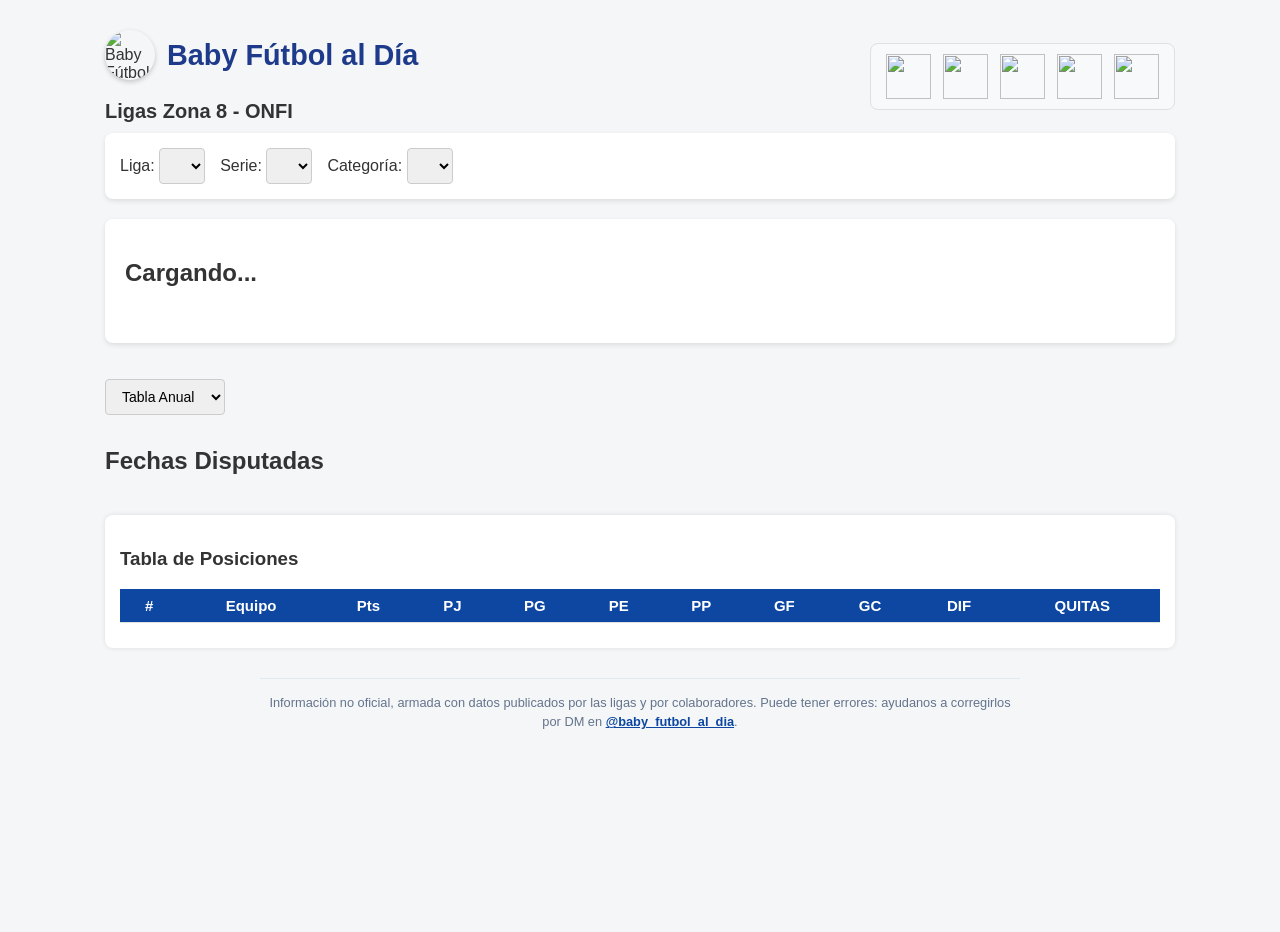
==== index.html @ 3bb98ff7 "liga palermo y paso molino al dia" ====
<!doctype html>
<html lang="es">
  <head>
    <meta charset="UTF-8" />
    <meta name="viewport" content="width=device-width, initial-scale=1.0" />
    <title>Baby Fútbol ONFI - Zona 8</title>
    <link rel="stylesheet" href="styles.css" />
  </head>
  <body>
<div class="header-container">
  
  <!-- Agrupamos los títulos para que se mantengan juntos a la izquierda -->
  <div class="header-titulos">
    <div class="header-principal">
      <img class="logo-header" src="perfil_babyfutbol.jpg" alt="Baby Fútbol">
      <h1>Baby Fútbol al Día</h1>
    </div>
    <h2>Ligas Zona 8 - ONFI</h2>
  </div>

  <!-- Contenedor de los escudos alineado a la derecha -->
  <div class="escudos-ligas-container">
<!--     <img src="escudos/liga_palermo1.jpg" alt=""> -->
    <img src="escudos/liga palermo 2.png" alt="">
    <img src="escudos/liga_prado.jpg" alt="">
    <img src="escudos/liga paso molino.png" alt="">
    <img src="escudos/liga_piedrasblancas1.jpg" alt="">
    <img src="escudos/liga_uruguaya1.jpg" alt="">
  </div>

</div>


    <!-- Filtros de Liga, Serie y Categoría -->
    <div class="panel-filtros">
      <div>
        <label for="select-liga">Liga:</label>
        <select id="select-liga" onchange="cambiarLiga()">
          <!-- Se llena dinámicamente con JS -->
        </select>
      </div>

      <div>
        <label for="select-serie">Serie:</label>
        <select id="select-serie" onchange="cambiarSerie()">
          <!-- Se llena dinámicamente con JS -->
        </select>
      </div>

      <div>
        <label for="select-categoria">Categoría:</label>
        <select id="select-categoria" onchange="actualizarVista()">
          <!-- Se llena dinámicamente con JS -->
        </select>
      </div>
    </div>

    <!-- Vista de Equipos de la Liga/Serie/Categoría elegida -->
    <div class="contenedor-clubes">
      <h2 id="titulo-liga">Cargando...</h2>
      <ul id="lista-clubes"></ul>
    </div>
<br><br>
<select id="select-torneo">
  <option value="apertura">Apertura</option>
  <option value="clausura">Clausura</option>
  <option value="anual" selected>Tabla Anual</option>
</select>
<section id="seccion-fechas">
  <h2>Fechas Disputadas</h2>
  <div id="contenedor-fechas"></div>
</section>
    <!-- Tabla de Posiciones -->
    <div class="contenedor-tabla">
      <h3>Tabla de Posiciones</h3>
      <table class="tabla-posiciones">
        <thead>
          <tr>
            <th>#</th>
            <th>Equipo</th>
            <th>Pts</th>
            <th>PJ</th>
            <th>PG</th>
            <th>PE</th>
            <th>PP</th>
            <th>GF</th>
            <th>GC</th>
            <th>DIF</th>
            <th>QUITAS</th> <!-- NUEVA COLUMNA -->
          </tr>
        </thead>
        <tbody id="body-tabla-posiciones">
          <!-- Generado dinámicamente -->
        </tbody>
      </table>
      <!-- 👇 NUEVO: Espacio donde se mostrará la fecha de actualización -->
      <div id="info-ultima-actualizacion" style="text-align: right; margin-top: 10px; font-size: 0.85rem; color: #64748b;"></div>
    </div>
    <footer class="pie-pagina">
      Información no oficial, armada con datos publicados por las ligas y por colaboradores.
      Puede tener errores: ayudanos a corregirlos por DM en
      <a href="https://www.instagram.com/baby_futbol_al_dia/" target="_blank" rel="noopener">@baby_futbol_al_dia</a>.
    </footer>
    <br><br>
<br><br>
<br><br>
<br><br>
<br><br>

    <!-- Carga de scripts -->
    <script src="db.js"></script>
    <script src="app.js"></script>
  </body>
</html>
---- styles.css ----
/* ==========================================
   ESTILOS GENERALES Y LAYOUT CENTRADO
   ========================================== */
*, *::before, *::after {
  box-sizing: border-box;
}

/* Contenedor principal de la cabecera */
.header-container {
  display: flex;
  justify-content: space-between; /* Alinea los títulos a la izquierda y el contenedor a la derecha */
  align-items: center;            /* Centra verticalmente ambos lados */
  padding: 10px 0;
}

/* Rectángulo contenedor de los escudos */
.escudos-ligas-container {
  display: flex;
  align-items: center;
  gap: 12px;                      /* Espacio horizontal entre cada escudo */
  background-color: #f8f9fa;      /* Fondo suave (opcional) */
  border: 1px solid #e0e0e0;      /* Borde suave para definir el rectángulo */
  padding: 10px 15px;
  border-radius: 8px;             /* Bordes redondeados */
}

/* Tamaño de las imágenes de los escudos */
.escudos-ligas-container img {
  width: 45px;                    /* Ajusta el ancho según tu gusto */
  height: 45px;                   /* Ajusta la altura */
  object-fit: contain;            /* Mantiene la proporción de las imágenes */
  transition: transform 0.2s ease;
}

/* Efecto hover opcional al pasar el mouse por encima de un escudo */
.escudos-ligas-container img:hover {
  transform: scale(1.1);
}

.header-principal {
  display: flex;
  align-items: center;
  gap: 12px;
  margin-bottom: 20px;
}

.logo-header {
  width: 50px;          /* Ajusta el tamaño que prefieras */
  height: 50px;
  border-radius: 50%;   /* Lo recorta en círculo si el JPG tiene fondo cuadrado */
  object-fit: cover;    /* Evita que la imagen se deforme */
  box-shadow: 0 2px 5px rgba(0, 0, 0, 0.2);
}

/* Quita los márgenes del h1 para que no empuje el subtítulo hacia abajo */
.header-principal h1 {
  margin: 0;
  color: #1e3a8a;       /* Mantiene el azul de tu diseño original */
  font-size: 1.8rem;
}

/* Controla la separación y estilo del subtítulo */
.header-titulos h2 {
  margin: 5px 0 0 0;    /* Pequeño espacio superior respecto al h1 */
  font-size: 1.25rem;
  color: #333;          /* Color oscuro prolijo */
  font-weight: bold;
}

body {
  font-family: Arial, sans-serif;
  background-color: #f4f6f8;
  margin: 20px auto;
  max-width: 1100px;
  padding: 0 15px;
  color: #333;
}

h1 {
  color: #0d47a1;
}

.panel-filtros {
  background: #fff;
  padding: 15px;
  border-radius: 8px;
  box-shadow: 0 2px 5px rgba(0,0,0,0.1);
  margin-bottom: 20px;
  display: flex;
  flex-wrap: wrap; 
  gap: 15px;
}

select {
  padding: 8px 12px;
  font-size: 14px;
  border: 1px solid #ccc;
  border-radius: 4px;
}

.contenedor-clubes {
  background: #fff;
  padding: 20px;
  border-radius: 8px;
  box-shadow: 0 2px 5px rgba(0,0,0,0.1);
}


/* ==========================================
   LISTA DE CLUBES (2 Columnas)
   ========================================== */
ul {
  columns: 2;                  /* Divide la lista en 2 columnas */
  -webkit-columns: 2;
  -moz-columns: 2;
  column-gap: 20px;            /* Espacio de separación horizontal entre las dos columnas */
  padding-left: 0;
  list-style: none;
}

li {
  padding: 6px 0;
  break-inside: avoid;         /* Evita que un elemento se corte a la mitad entre una columna y otra */
  display: flex;
  align-items: center;
  gap: 8px;
}

.contenedor-tabla {
  background: #fff;
  padding: 15px;
  border-radius: 8px;
  box-shadow: 0 0px 5px rgba(0,0,0,0.1);
  margin-top: 20px;
  overflow-x: auto;
  -webkit-overflow-scrolling: touch;
}

/* ==========================================
   TABLA DE POSICIONES
   ========================================== */
.tabla-posiciones {
  width: 100%;
  border-collapse: collapse;
  margin-top: 10px;
  font-size: 15px;
}

.tabla-posiciones th, 
.tabla-posiciones td {
  padding: 8px 10px;
  text-align: center;
  border-bottom: 1px solid #e0e0e0;
}

.tabla-posiciones th {
  background-color: #0d47a1;
  color: white;
  font-weight: bold;
}

.tabla-posiciones tr:hover {
  background-color: #f1f5f9;
}

.tabla-posiciones .equipo-nombre {
  text-align: left;
  font-weight: 600;
  white-space: nowrap;
}

/* ==========================================
   SECCIÓN FECHAS DISPUTADAS / FIXTURE
   ========================================== */
#seccion-fechas {
  margin-top: 2rem;
}

#contenedor-fechas {
  display: grid;
  grid-template-columns: repeat(auto-fill, minmax(350px, 1fr)); 
  gap: 1.25rem;
  margin-top: 1rem;
  align-items: start;
}

.card-fecha {
  background-color: #ffffff;
  border-radius: 8px;
  box-shadow: 0 4px 6px rgba(0, 0, 0, 0.08);
  padding: 1rem 0.8rem;
  border-top: 4px solid #1e3a8a;
  transition: transform 0.2s ease, box-shadow 0.2s ease;
  overflow: hidden;
}

.card-fecha:hover {
  transform: translateY(-2px);
  box-shadow: 0 6px 12px rgba(0, 0, 0, 0.12);
}

.card-fecha details {
  width: 100%;
}

.card-fecha summary {
  font-size: 1.1rem;
  color: #1e3a8a;
  font-weight: bold;
  cursor: pointer;
  text-align: center;
  padding: 0.2rem;
  outline: none;
  list-style: none;
}

.card-fecha summary::-webkit-details-marker {
  display: none;
}

.card-fecha details[open] summary {
  border-bottom: 1px solid #e2e8f0;
  margin-bottom: 0.75rem;
  padding-bottom: 0.5rem;
}

/* Tabla de partidos dentro de cada tarjeta */
.tabla-partidos {
  width: 100%;
  border-collapse: collapse;
  font-size: 0.82rem;
  table-layout: fixed;
}

.tabla-partidos td {
  padding: 0.35rem 0.2rem;
  vertical-align: middle;
}

/* Asignación de anchos para evitar desbordes */
.tabla-partidos td.equipo-local {
  width: 42%;
  text-align: right;
  font-weight: 500;
  color: #334155;
  white-space: nowrap;
  overflow: hidden;
  text-overflow: clip;
}

.tabla-partidos td.resultado {
  width: 16%;
  text-align: center;
  background-color: #f8fafc;
  border-radius: 4px;
  font-size: 0.85rem;
  font-weight: bold;
  color: #0f172a;
  padding: 0.2rem 0;
}

.tabla-partidos td.equipo-visitante {
  width: 42%;
  text-align: left;
  font-weight: 500;
  color: #334155;
  white-space: nowrap;
  overflow: hidden;
  text-overflow: clip;
}

.tabla-partidos tbody tr:nth-child(even) {
  background-color: #f8fafc;
}

/* Escudos de equipos */
.escudo-equipo {
  width: 18px;
  height: 18px;
  object-fit: contain;
  vertical-align: middle;
  margin: 0 4px;
  flex-shrink: 0;
}

/* ==========================================
   SELECTORES Y CONTROLES
   ========================================== */
.grupo-selectores {
  display: flex;
  gap: 20px;
  align-items: center;
  flex-wrap: wrap;
  margin: 10px 0;
}

.selector-item {
  display: flex;
  align-items: center;
  gap: 8px;
}

.selector-item label {
  font-weight: bold;
  font-size: 14px;
  color: #1e3a8a;
}

.cabecera-tabla-controles {
  display: flex;
  justify-content: space-between;
  align-items: center;
  flex-wrap: wrap;
  border-bottom: 2px solid #e2e8f0;
  padding-bottom: 10px;
  margin-bottom: 10px;
}

.cabecera-tabla-controles h3 {
  margin: 0;
  color: #0d47a1;
}

#lista-clubes, .lista-clubes-grid {
  list-style: none;
  padding-left: 0;
}

.escudo-lista {
  width: 20px;
  height: 20px;
  object-fit: contain;
  flex-shrink: 0;
}
 
/* ==========================================
   RESPONSIVO PARA MÓVILES (< 600px)
   ========================================== */
@media screen and (max-width: 600px) {
  body {
    margin: 8px;
    padding: 0 8px;
  }

  /* 1. Cabecera en columna para que no se desborde */
  .header-container {
    flex-direction: column;
    align-items: stretch;
    gap: 15px;
  }

  .header-titulos {
    text-align: center;
  }

  .header-principal {
    justify-content: center;
    margin-bottom: 10px;
  }

  .header-principal h1 {
    font-size: 1.5rem;
  }

  /* Contenedor de escudos centrado y adaptado */
  .escudos-ligas-container {
    justify-content: center;
    flex-wrap: wrap;
    padding: 8px;
    gap: 8px;
  }

  /* Solución para que los escudos NO se desenfoquen en móvil */
  .escudos-ligas-container img {
    width: 32px;
    height: 32px;
    image-rendering: -webkit-optimize-contrast; /* Mejora la nitidez */
  }

  .contenedor-tabla, .contenedor-clubes {
    padding: 10px 5px;
    overflow-x: auto; /* Permite desplazamiento horizontal suave si la tabla es grande */
  }

  /* Alineación completa para selectores */
  .panel-filtros,
  .grupo-selectores {
    flex-direction: column;
    align-items: stretch;
    gap: 12px;
  }

  .panel-filtros select,
  .selector-item select,
  select {
    width: 100%;
    font-size: 0.9rem;
    padding: 8px 10px;
  }



  /* Tabla de posiciones en móvil: permitimos scroll horizontal en vez de ocultar columnas abruptamente */
  .tabla-posiciones {
    font-size: 0.8rem;
    min-width: 450px; /* Fuerza un ancho mínimo para que entren las columnas con scroll */
  }

  .tabla-posiciones th, 
  .tabla-posiciones td {
    padding: 6px 4px;
  }

  .tabla-posiciones .equipo-nombre {
    max-width: 130px;
    white-space: nowrap;
    overflow: hidden;
    text-overflow: ellipsis;
  }

  /* Opcional: Si prefieres seguir ocultando algunas columnas secundarias en pantallas muy estrechas, 
     puedes descomentar esto, pero con el scroll horizontal de .contenedor-tabla ya no se cortarán de vista: */
  /*
  .tabla-posiciones th:nth-child(6), .tabla-posiciones td:nth-child(6),
  .tabla-posiciones th:nth-child(7), .tabla-posiciones td:nth-child(7) {
    display: none;
  }
  */

  #contenedor-fechas {
    grid-template-columns: 1fr;
  }
}

/*
@media screen and (max-width: 600px) {
  body {
    margin: 8px;
  }

  .contenedor-tabla, .contenedor-clubes {
    padding: 10px 5px;
  }

  /* Alineación completa para selectores de Liga, Serie y Categoría */
  /*
  .panel-filtros,
  .grupo-selectores {
    flex-direction: column;
    align-items: stretch;
    gap: 12px;
  }

  .panel-filtros .selector-item,
  .selector-item {
    display: flex;
    flex-direction: column;
    align-items: flex-start;
    width: 100%;
    gap: 4px;
  }

  .panel-filtros select,
  .selector-item select,
  select {
    width: 100%;
    box-sizing: border-box;
    font-size: 0.9rem;
    padding: 8px 10px;
  }

  /* Tabla de posiciones */
  /*
  .tabla-posiciones {
    font-size: 0.78rem;
  }

  .tabla-posiciones th, 
  .tabla-posiciones td {
    padding: 6px 3px;
  }

  .tabla-posiciones .equipo-nombre {
    max-width: 110px;
    overflow: hidden;
  }

  .tabla-posiciones th:nth-child(6), .tabla-posiciones td:nth-child(6),
  .tabla-posiciones th:nth-child(7), .tabla-posiciones td:nth-child(7),
  .tabla-posiciones th:nth-child(8), .tabla-posiciones td:nth-child(8),
  .tabla-posiciones th:nth-child(9), .tabla-posiciones td:nth-child(9) {
    display: none;
  }

  /* Fixture / Tarjetas */
  /*
  #contenedor-fechas {
    grid-template-columns: 1fr;
  }

  .tabla-partidos {
    font-size: 0.78rem;
  }

  .escudo-equipo {
    width: 16px;
    height: 16px;
    margin: 0 2px;
  }
} */


/* ==========================================
   CLUB LIBRE (descansa en la fecha)
   ========================================== */
.libre-fecha {
  display: flex;
  align-items: center;
  justify-content: center;
  flex-wrap: wrap;
  gap: 0.4rem;
  margin-top: 0.6rem;
  padding: 0.45rem 0.6rem;
  font-size: 0.85rem;
  color: #64748b;
  background-color: #f1f5f9;
  border-radius: 6px;
  text-align: center;
}

.libre-fecha strong {
  color: #334155;
  font-weight: 600;
}




.pie-pagina {
  margin: 30px auto 0;
  padding: 14px 8px 0;
  max-width: 760px;
  font-size: 0.8rem;
  line-height: 1.5;
  color: #64748b;
  text-align: center;
  border-top: 1px solid #e2e8f0;
}

.pie-pagina a {
  color: #0d47a1;
  font-weight: 600;
}
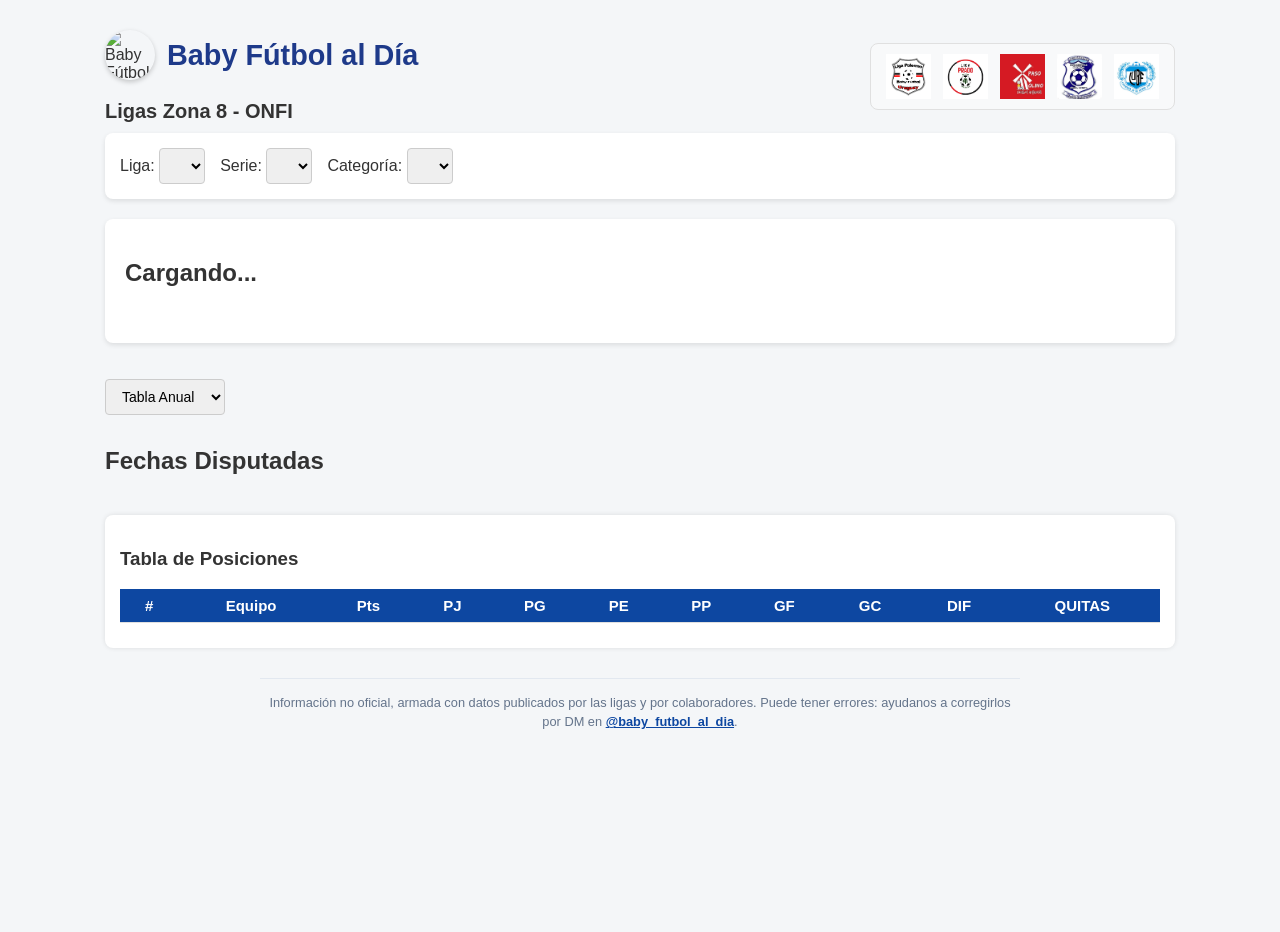
==== commit 74a3fe17: "Reacomodamiento de carpetas de datos "data"" ====
--- a/index.html
+++ b/index.html
@@ -20,12 +20,12 @@
 
   <!-- Contenedor de los escudos alineado a la derecha -->
   <div class="escudos-ligas-container">
-<!--     <img src="escudos/liga_palermo1.jpg" alt=""> -->
-    <img src="escudos/liga palermo 2.png" alt="">
-    <img src="escudos/liga_prado.jpg" alt="">
-    <img src="escudos/liga paso molino.png" alt="">
-    <img src="escudos/liga_piedrasblancas1.jpg" alt="">
-    <img src="escudos/liga_uruguaya1.jpg" alt="">
+<!--     <img src="data/escudos/liga_palermo1.jpg" alt=""> -->
+    <img src="data/escudos/liga palermo 2.png" alt="">
+    <img src="data/escudos/liga_prado.jpg" alt="">
+    <img src="data/escudos/liga paso molino.png" alt="">
+    <img src="data/escudos/liga_piedrasblancas1.jpg" alt="">
+    <img src="data/escudos/liga_uruguaya1.jpg" alt="">
   </div>
 
 </div>
@@ -108,7 +108,7 @@
 <br><br>
 
     <!-- Carga de scripts -->
-    <script src="db.js"></script>
+    <script src="data/fixture_y_resultados/2026/zona-8.js></script>
     <script src="app.js"></script>
   </body>
 </html>
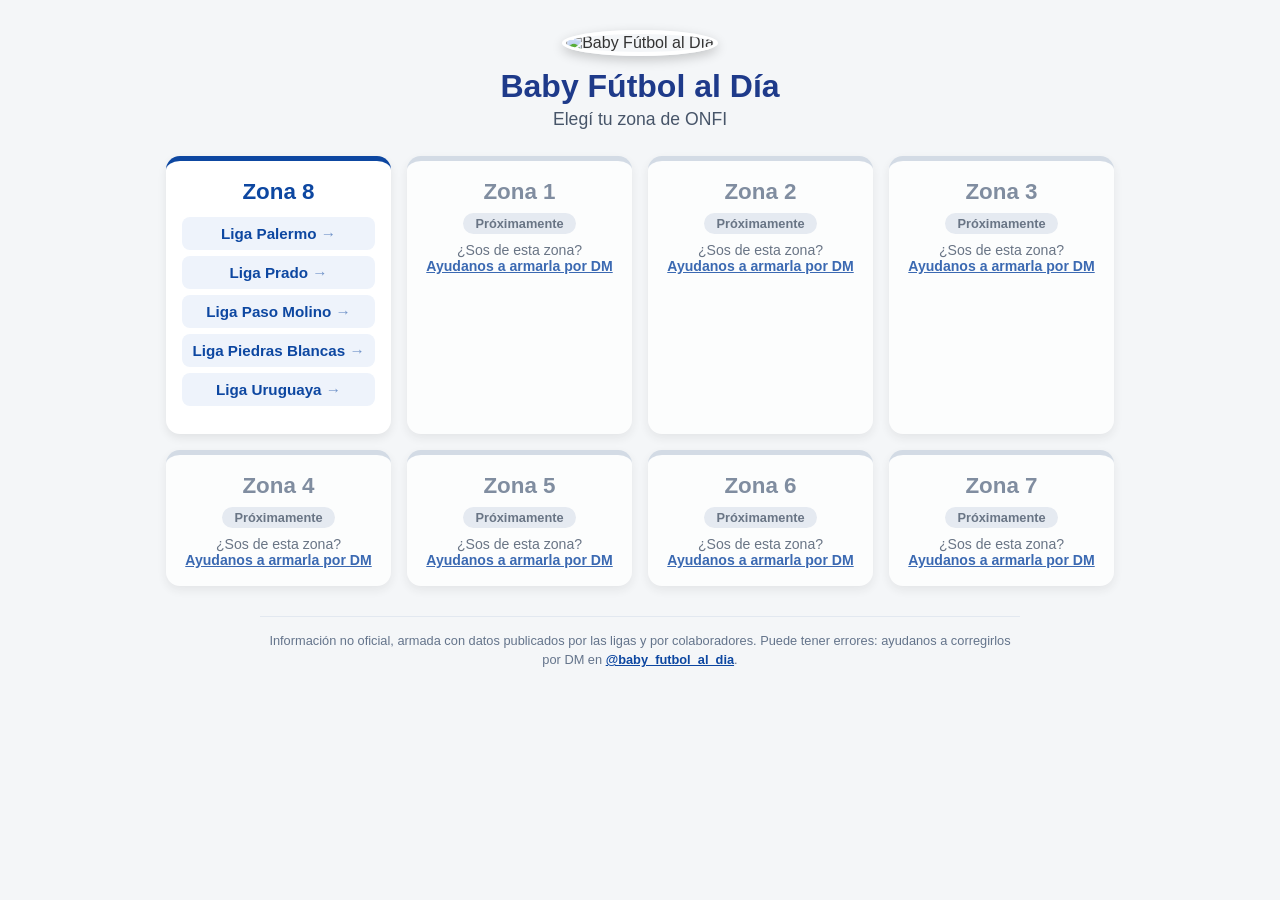
==== commit 05541073: "Grandes cambios de diseño dos paginas portada de zonas y ligas" ====
--- a/index.html
+++ b/index.html
@@ -1,114 +1,84 @@
-<!doctype html>
-<html lang="es">
-  <head>
-    <meta charset="UTF-8" />
-    <meta name="viewport" content="width=device-width, initial-scale=1.0" />
-    <title>Baby Fútbol ONFI - Zona 8</title>
-    <link rel="stylesheet" href="styles.css" />
-  </head>
-  <body>
-<div class="header-container">
-  
-  <!-- Agrupamos los títulos para que se mantengan juntos a la izquierda -->
-  <div class="header-titulos">
-    <div class="header-principal">
-      <img class="logo-header" src="perfil_babyfutbol.jpg" alt="Baby Fútbol">
-      <h1>Baby Fútbol al Día</h1>
-    </div>
-    <h2>Ligas Zona 8 - ONFI</h2>
-  </div>
-
-  <!-- Contenedor de los escudos alineado a la derecha -->
-  <div class="escudos-ligas-container">
-<!--     <img src="data/escudos/liga_palermo1.jpg" alt=""> -->
-    <img src="data/escudos/liga palermo 2.png" alt="">
-    <img src="data/escudos/liga_prado.jpg" alt="">
-    <img src="data/escudos/liga paso molino.png" alt="">
-    <img src="data/escudos/liga_piedrasblancas1.jpg" alt="">
-    <img src="data/escudos/liga_uruguaya1.jpg" alt="">
-  </div>
-
-</div>
-
-
-    <!-- Filtros de Liga, Serie y Categoría -->
-    <div class="panel-filtros">
-      <div>
-        <label for="select-liga">Liga:</label>
-        <select id="select-liga" onchange="cambiarLiga()">
-          <!-- Se llena dinámicamente con JS -->
-        </select>
-      </div>
-
-      <div>
-        <label for="select-serie">Serie:</label>
-        <select id="select-serie" onchange="cambiarSerie()">
-          <!-- Se llena dinámicamente con JS -->
-        </select>
-      </div>
-
-      <div>
-        <label for="select-categoria">Categoría:</label>
-        <select id="select-categoria" onchange="actualizarVista()">
-          <!-- Se llena dinámicamente con JS -->
-        </select>
-      </div>
-    </div>
-
-    <!-- Vista de Equipos de la Liga/Serie/Categoría elegida -->
-    <div class="contenedor-clubes">
-      <h2 id="titulo-liga">Cargando...</h2>
-      <ul id="lista-clubes"></ul>
-    </div>
-<br><br>
-<select id="select-torneo">
-  <option value="apertura">Apertura</option>
-  <option value="clausura">Clausura</option>
-  <option value="anual" selected>Tabla Anual</option>
-</select>
-<section id="seccion-fechas">
-  <h2>Fechas Disputadas</h2>
-  <div id="contenedor-fechas"></div>
-</section>
-    <!-- Tabla de Posiciones -->
-    <div class="contenedor-tabla">
-      <h3>Tabla de Posiciones</h3>
-      <table class="tabla-posiciones">
-        <thead>
-          <tr>
-            <th>#</th>
-            <th>Equipo</th>
-            <th>Pts</th>
-            <th>PJ</th>
-            <th>PG</th>
-            <th>PE</th>
-            <th>PP</th>
-            <th>GF</th>
-            <th>GC</th>
-            <th>DIF</th>
-            <th>QUITAS</th> <!-- NUEVA COLUMNA -->
-          </tr>
-        </thead>
-        <tbody id="body-tabla-posiciones">
-          <!-- Generado dinámicamente -->
-        </tbody>
-      </table>
-      <!-- 👇 NUEVO: Espacio donde se mostrará la fecha de actualización -->
-      <div id="info-ultima-actualizacion" style="text-align: right; margin-top: 10px; font-size: 0.85rem; color: #64748b;"></div>
-    </div>
-    <footer class="pie-pagina">
-      Información no oficial, armada con datos publicados por las ligas y por colaboradores.
-      Puede tener errores: ayudanos a corregirlos por DM en
-      <a href="https://www.instagram.com/baby_futbol_al_dia/" target="_blank" rel="noopener">@baby_futbol_al_dia</a>.
-    </footer>
-    <br><br>
-<br><br>
-<br><br>
-<br><br>
-<br><br>
-
-    <!-- Carga de scripts -->
-    <script src="data/fixture_y_resultados/2026/zona-8.js></script>
-    <script src="app.js"></script>
-  </body>
-</html>
+<!doctype html>
+<html lang="es">
+  <head>
+    <meta charset="UTF-8" />
+    <meta name="viewport" content="width=device-width, initial-scale=1.0" />
+    <title>Baby Fútbol al Día - Elegí tu zona</title>
+    <link rel="stylesheet" href="styles.css" />
+    <link rel="stylesheet" href="portada.css" />
+  </head>
+  <body>
+    <div class="portada-header">
+      <img src="perfil_babyfutbol.jpg" alt="Baby Fútbol al Día" />
+      <h1>Baby Fútbol al Día</h1>
+      <p>Elegí tu zona de ONFI</p>
+    </div>
+
+    <div id="aviso" class="aviso-zona" style="display:none"></div>
+    <div id="zonas" class="zonas-grid"></div>
+
+    <footer class="pie-pagina">
+      Información no oficial, armada con datos publicados por las ligas y por colaboradores.
+      Puede tener errores: ayudanos a corregirlos por DM en
+      <a href="https://www.instagram.com/baby_futbol_al_dia/" target="_blank" rel="noopener">@baby_futbol_al_dia</a>.
+    </footer>
+
+    <script src="zonas.js"></script>
+    <script>
+      (function () {
+        var params = new URLSearchParams(location.search);
+        var zonas = window.ZONAS || [];
+        var activa = function (id) {
+          return zonas.find(function (z) { return z.id === id && z.estado === "activa"; });
+        };
+
+        // Link directo: index.html?zona=8
+        var pedida = parseInt(params.get("zona"), 10);
+        if (activa(pedida)) { location.replace("zona.html?zona=" + pedida); return; }
+
+        // Visitantes que ya eligieron una zona entran directo (salvo que pidan cambiar de zona)
+        if (!params.has("elegir")) {
+          try {
+            var guardada = parseInt(localStorage.getItem("zonaElegida"), 10);
+            if (activa(guardada)) { location.replace("zona.html?zona=" + guardada); return; }
+          } catch (e) {}
+        }
+
+        var sin = parseInt(params.get("sinzona"), 10);
+        if (sin) {
+          var aviso = document.getElementById("aviso");
+          aviso.textContent = "La Zona " + sin + " todavía no está disponible. Elegí una de las zonas habilitadas.";
+          aviso.style.display = "block";
+        }
+
+        var IG = "https://www.instagram.com/baby_futbol_al_dia/";
+        var esc = function (t) {
+          return String(t).replace(/[&<>"]/g, function (c) {
+            return { "&": "&amp;", "<": "&lt;", ">": "&gt;", '"': "&quot;" }[c];
+          });
+        };
+        // primero las zonas habilitadas, después las próximas
+        var orden = zonas.slice().sort(function (a, b) {
+          return (a.estado === "activa" ? 0 : 1) - (b.estado === "activa" ? 0 : 1) || a.id - b.id;
+        });
+        document.getElementById("zonas").innerHTML = orden.map(function (z) {
+          if (z.estado === "activa") {
+            var base = "zona.html?zona=" + z.id;
+            // la tarjeta NO es un link entero: adentro hay un link por liga y un botón "Entrar"
+            return '<div class="zona-card activa">' +
+              "<h2>" + esc(z.nombre) + "</h2>" +
+              '<ul class="ligas">' + (z.ligas || []).map(function (l) {
+                var liga = typeof l === "string" ? { nombre: l } : l;
+                var href = liga.id ? base + "&liga=" + encodeURIComponent(liga.id) : base;
+                return '<li><a href="' + href + '">' + esc(liga.nombre) + "</a></li>";
+              }).join("") + "</ul>" +
+              '</div>';
+          }
+          return '<div class="zona-card pronto"><h2>' + esc(z.nombre) + "</h2>" +
+            '<span class="etiqueta">Próximamente</span>' +
+            '<p class="ayuda">¿Sos de esta zona? <a href="' + IG + '" target="_blank" rel="noopener">Ayudanos a armarla por DM</a></p></div>';
+        }).join("");
+      })();
+    </script>
+  </body>
+</html>
--- a/styles.css
+++ b/styles.css
@@ -534,7 +534,20 @@
 }
 
 
-
+/* ==========================================
+   LINK "CAMBIAR DE ZONA" Y PIE DE PÁGINA
+   ========================================== */
+.link-cambiar-zona {
+  display: inline-block;
+  margin-top: 4px;
+  font-size: 0.85rem;
+  color: #0d47a1;
+  text-decoration: none;
+}
+
+.link-cambiar-zona:hover {
+  text-decoration: underline;
+}
 
 .pie-pagina {
   margin: 30px auto 0;
--- a/portada.css
+++ b/portada.css
@@ -0,0 +1,54 @@
+/* portada.css - Pantalla para elegir zona */
+body { max-width: 980px; margin: 0 auto; padding: 20px 16px 40px; }
+
+.portada-header { text-align: center; margin: 10px 0 26px; }
+.portada-header img {
+  width: 96px; height: 96px; border-radius: 50%; border: 4px solid #fff; object-fit: cover;
+  box-shadow: 0 4px 12px rgba(0,0,0,.2);
+}
+.portada-header h1 { margin: 12px 0 4px; font-size: 2rem; color: #1e3a8a; }
+.portada-header p { margin: 0; color: #475569; font-size: 1.1rem; }
+
+.aviso-zona {
+  background: #fff7ed; border: 1px solid #fdba74; color: #9a3412;
+  border-radius: 10px; padding: 12px 16px; margin: 0 0 20px; text-align: center;
+}
+
+.zonas-grid { display: grid; grid-template-columns: repeat(auto-fill, minmax(220px, 1fr)); gap: 16px; }
+
+.zona-card {
+  background: #fff; border-radius: 14px; padding: 18px 16px; text-align: center;
+  box-shadow: 0 4px 10px rgba(0,0,0,.08); display: flex; flex-direction: column; gap: 8px;
+  text-decoration: none; color: inherit;
+}
+.zona-card h2 { margin: 0; font-size: 1.4rem; color: #0d47a1; }
+
+.zona-card.activa { border-top: 5px solid #0d47a1; }
+.zona-card .ligas { list-style: none; margin: 4px 0; padding: 0; width: 100%; columns: 1; -webkit-columns: 1; -moz-columns: 1; }
+.zona-card .ligas li { display: block; padding: 0; margin: 0 0 6px; } /* styles.css pone display:flex a todos los li */
+.zona-card .ligas a {
+  display: block; padding: 8px 10px; border-radius: 8px; background: #eef3fb; color: #0d47a1;
+  font-size: .95rem; font-weight: 600; text-decoration: none; transition: background .15s;
+}
+.zona-card .ligas a::after { content: " →"; opacity: .55; }
+.zona-card .ligas a:hover { background: #dbe7f8; }
+.zona-card .entrar {
+  margin-top: auto; background: #0d47a1; color: #fff; border-radius: 8px; padding: 9px 12px;
+  font-weight: 700; text-decoration: none;
+}
+.zona-card .entrar:hover { background: #0a3a85; }
+
+.zona-card.pronto { opacity: .8; border-top: 5px solid #cbd5e1; }
+.zona-card.pronto h2 { color: #64748b; }
+.zona-card .etiqueta {
+  align-self: center; background: #e2e8f0; color: #475569; border-radius: 999px;
+  padding: 3px 12px; font-size: .8rem; font-weight: 700;
+}
+.zona-card .ayuda { font-size: .88rem; color: #475569; margin: 0; }
+.zona-card .ayuda a { color: #0d47a1; font-weight: 700; }
+
+@media (max-width: 520px) {
+  .zonas-grid { grid-template-columns: 1fr 1fr; gap: 12px; }
+  .zona-card.activa { grid-column: 1 / -1; }
+  .portada-header h1 { font-size: 1.6rem; }
+}
